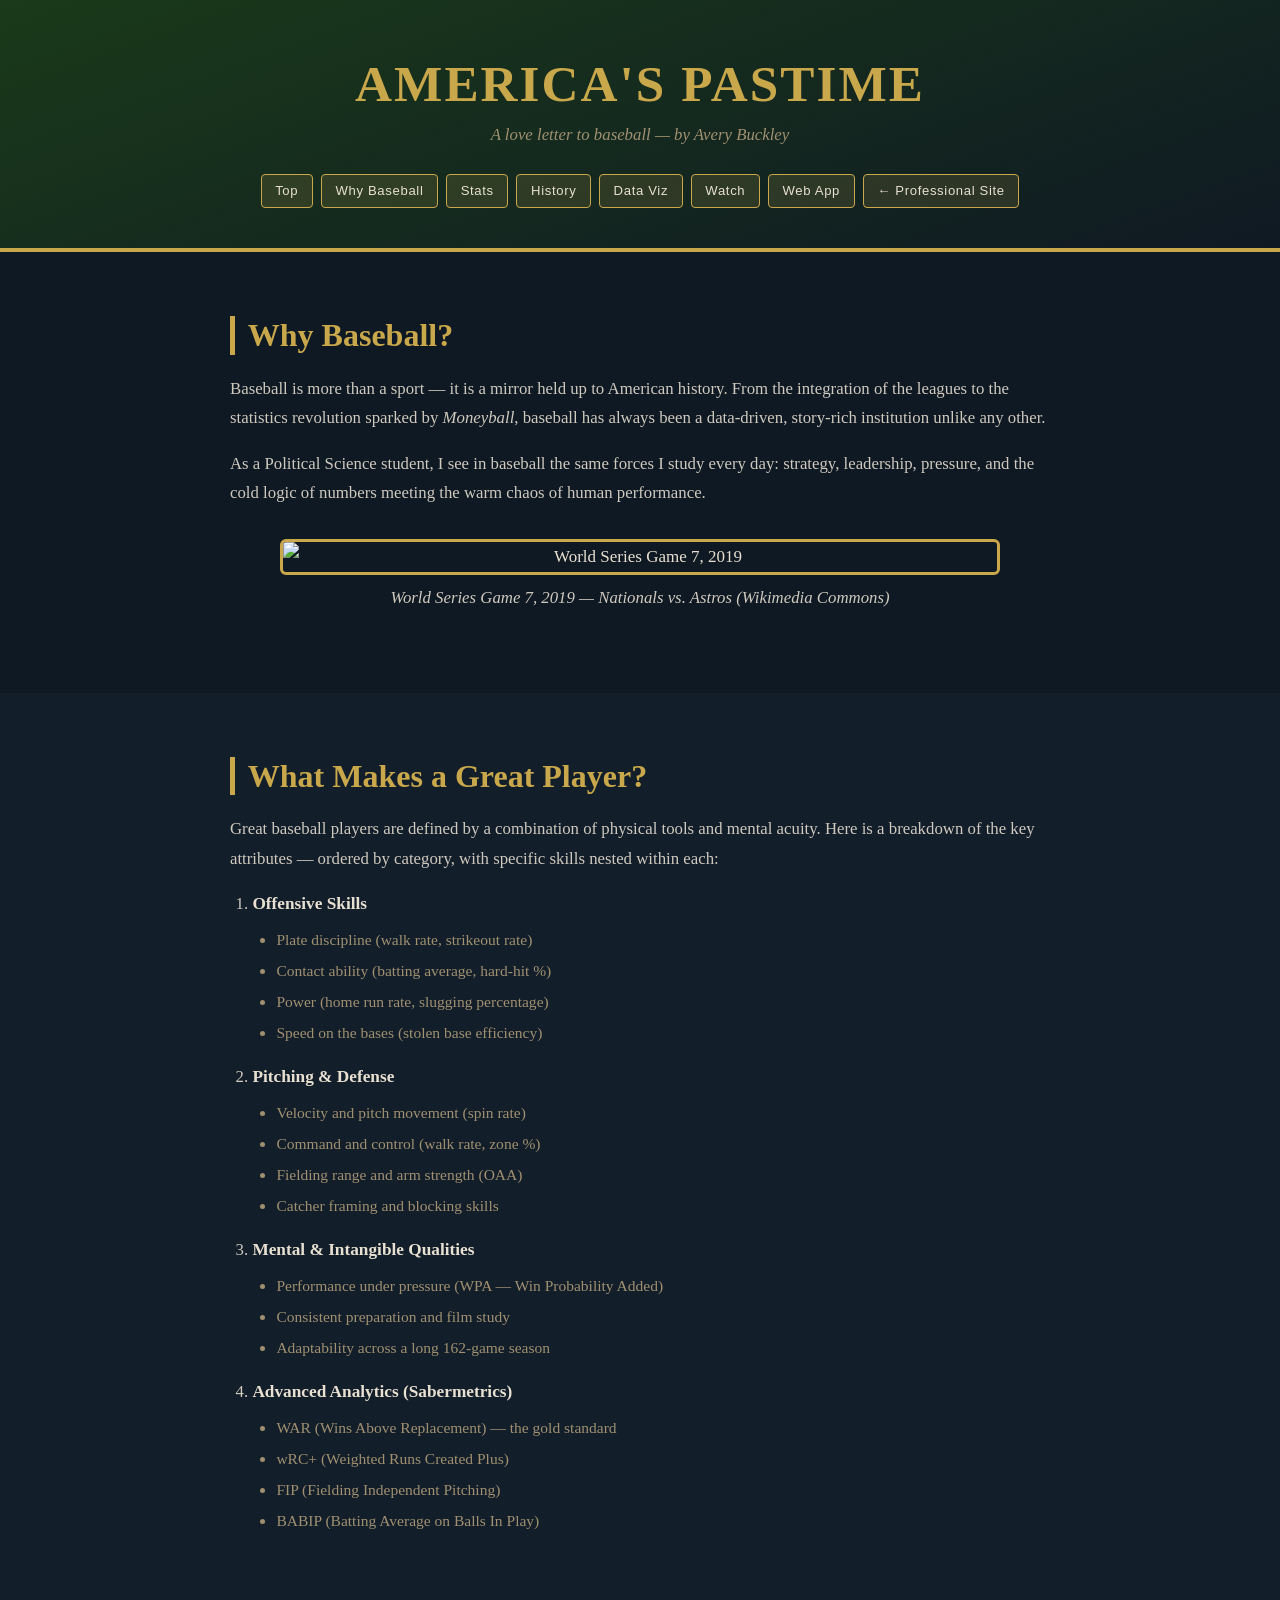
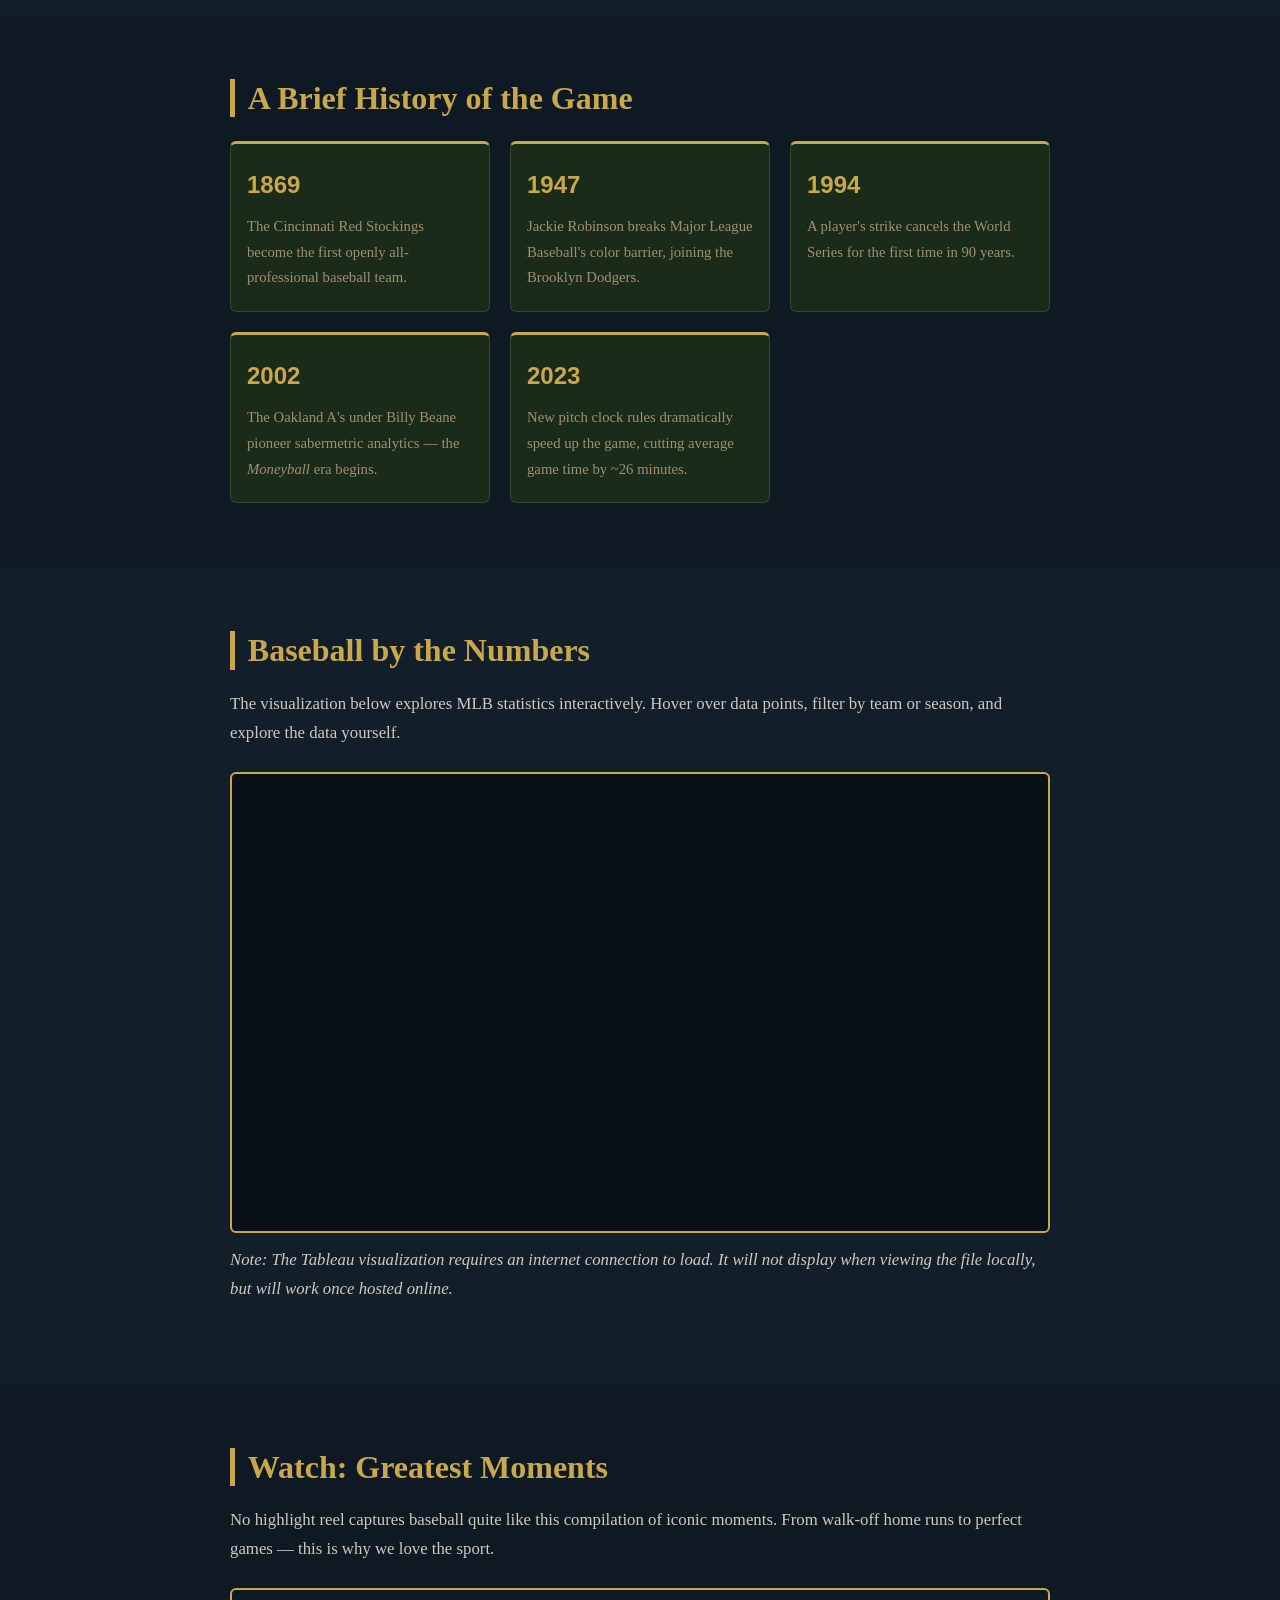
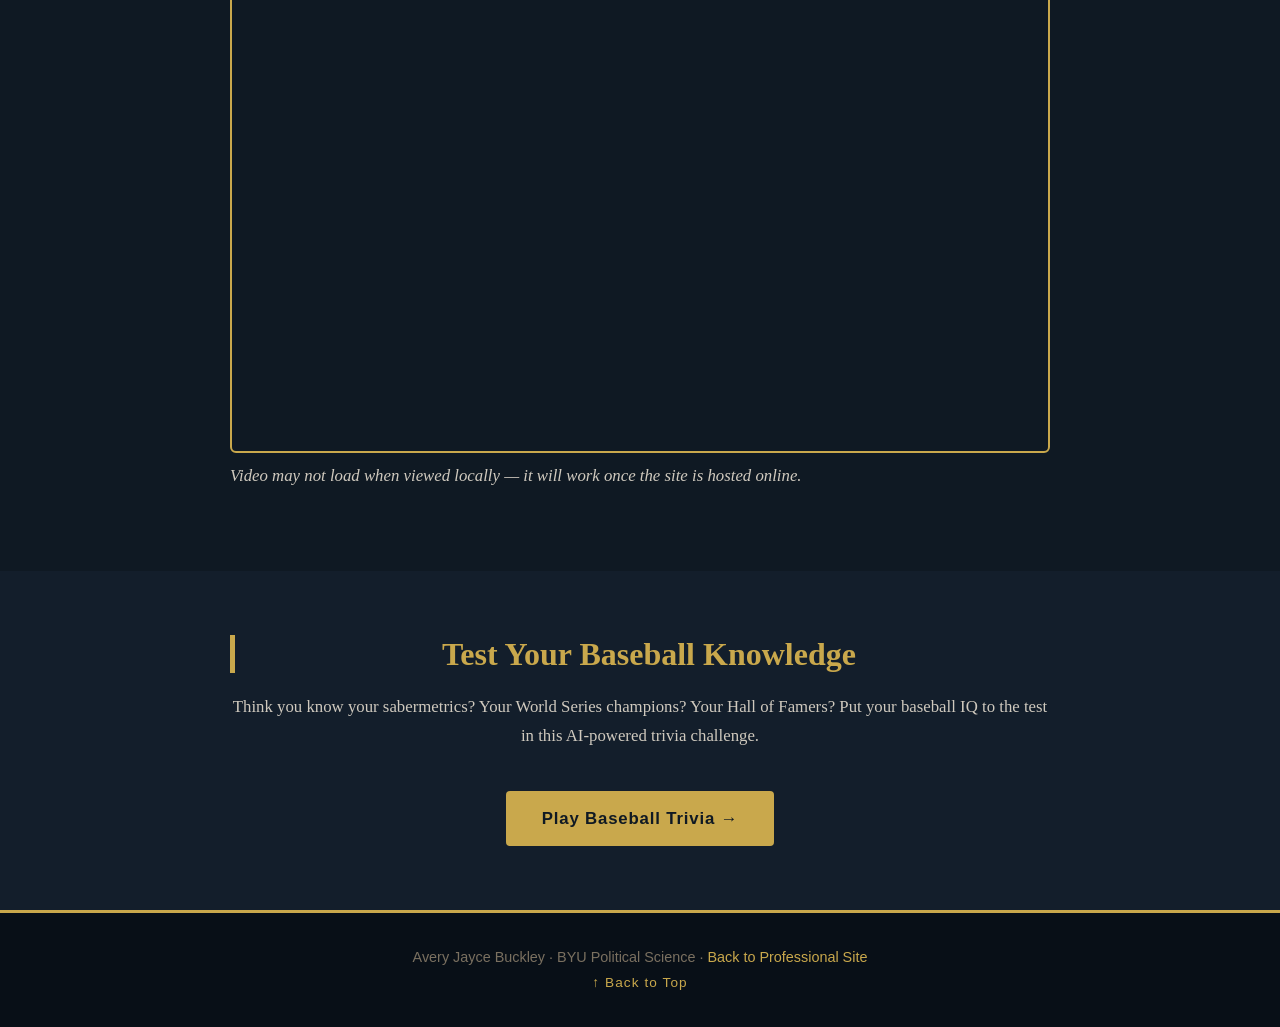
==== scratch.html @ 779bdec6 "Add site files" ====
<!DOCTYPE html>
<html lang="en">
<head>
  <meta charset="UTF-8"/>
  <meta name="viewport" content="width=device-width, initial-scale=1.0"/>
  <title>Baseball | Avery Buckley</title>
  <link rel="stylesheet" href="css/style2.css"/>
</head>
<body>

  <!-- ========== HEADER ========== -->
  <div id="top"></div>
  <header class="site-header">
    <div class="header-inner">
      <h1 class="site-title">America's Pastime</h1>
      <p class="site-subtitle">A love letter to baseball — by Avery Buckley</p>
      <!-- On-page navigation anchors -->
      <nav class="scratch-nav">
        <a href="#top">Top</a>
        <a href="#why-baseball">Why Baseball</a>
        <a href="#stats">Stats</a>
        <a href="#history">History</a>
        <a href="#tableau-section">Data Viz</a>
        <a href="#watch">Watch</a>
        <a href="#webapp">Web App</a>
        <a href="index.html">← Professional Site</a>
      </nav>
    </div>
  </header>

  <!-- ========== WHY BASEBALL ========== -->
  <section class="content-section" id="why-baseball">
    <div class="section-inner">
      <h2 class="section-title">Why Baseball?</h2>
      <p>
        Baseball is more than a sport — it is a mirror held up to American history. From the
        integration of the leagues to the statistics revolution sparked by <em>Moneyball</em>,
        baseball has always been a data-driven, story-rich institution unlike any other.
      </p>
      <p>
        As a Political Science student, I see in baseball the same forces I study every day:
        strategy, leadership, pressure, and the cold logic of numbers meeting the warm chaos of
        human performance.
      </p>

      <!-- IMAGE -->
      <div class="img-wrapper">
        <img
          src="https://upload.wikimedia.org/wikipedia/commons/thumb/a/a9/2019_World_Series_Game_7_%2848926702742%29.jpg/1280px-2019_World_Series_Game_7_%2848926702742%29.jpg"
          alt="World Series Game 7, 2019"
          class="feature-img"
        />
        <p class="img-caption">World Series Game 7, 2019 — Nationals vs. Astros (Wikimedia Commons)</p>
      </div>
    </div>
  </section>

  <!-- ========== STATS & LISTS ========== -->
  <section class="content-section alt-bg" id="stats">
    <div class="section-inner">
      <h2 class="section-title">What Makes a Great Player?</h2>
      <p>
        Great baseball players are defined by a combination of physical tools and mental acuity.
        Here is a breakdown of the key attributes — ordered by category, with specific skills
        nested within each:
      </p>

      <!-- ORDERED LIST with nested UNORDERED LISTS (requirement) -->
      <ol class="main-list">
        <li>
          <strong>Offensive Skills</strong>
          <ul class="nested-list">
            <li>Plate discipline (walk rate, strikeout rate)</li>
            <li>Contact ability (batting average, hard-hit %)</li>
            <li>Power (home run rate, slugging percentage)</li>
            <li>Speed on the bases (stolen base efficiency)</li>
          </ul>
        </li>
        <li>
          <strong>Pitching &amp; Defense</strong>
          <ul class="nested-list">
            <li>Velocity and pitch movement (spin rate)</li>
            <li>Command and control (walk rate, zone %)</li>
            <li>Fielding range and arm strength (OAA)</li>
            <li>Catcher framing and blocking skills</li>
          </ul>
        </li>
        <li>
          <strong>Mental &amp; Intangible Qualities</strong>
          <ul class="nested-list">
            <li>Performance under pressure (WPA — Win Probability Added)</li>
            <li>Consistent preparation and film study</li>
            <li>Adaptability across a long 162-game season</li>
          </ul>
        </li>
        <li>
          <strong>Advanced Analytics (Sabermetrics)</strong>
          <ul class="nested-list">
            <li>WAR (Wins Above Replacement) — the gold standard</li>
            <li>wRC+ (Weighted Runs Created Plus)</li>
            <li>FIP (Fielding Independent Pitching)</li>
            <li>BABIP (Batting Average on Balls In Play)</li>
          </ul>
        </li>
      </ol>
    </div>
  </section>

  <!-- ========== HISTORY ========== -->
  <section class="content-section" id="history">
    <div class="section-inner">
      <h2 class="section-title">A Brief History of the Game</h2>
      <div class="history-grid">
        <div class="history-card">
          <span class="history-year">1869</span>
          <p>The Cincinnati Red Stockings become the first openly all-professional baseball team.</p>
        </div>
        <div class="history-card">
          <span class="history-year">1947</span>
          <p>Jackie Robinson breaks Major League Baseball's color barrier, joining the Brooklyn Dodgers.</p>
        </div>
        <div class="history-card">
          <span class="history-year">1994</span>
          <p>A player's strike cancels the World Series for the first time in 90 years.</p>
        </div>
        <div class="history-card">
          <span class="history-year">2002</span>
          <p>The Oakland A's under Billy Beane pioneer sabermetric analytics — the <em>Moneyball</em> era begins.</p>
        </div>
        <div class="history-card">
          <span class="history-year">2023</span>
          <p>New pitch clock rules dramatically speed up the game, cutting average game time by ~26 minutes.</p>
        </div>
      </div>
    </div>
  </section>

  <!-- ========== TABLEAU ========== -->
  <section class="content-section alt-bg" id="tableau-section">
    <div class="section-inner">
      <h2 class="section-title">Baseball by the Numbers</h2>
      <p>
        The visualization below explores MLB statistics interactively. Hover over data points,
        filter by team or season, and explore the data yourself.
      </p>
      <!-- LIVE EMBEDDED TABLEAU (requirement) -->
      <div class="tableau-wrapper">
        <div class='tableauPlaceholder' id='viz1' style='position: relative; width:100%; padding-bottom: 56%;'>
          <noscript>
            <a href='#'>
              <img alt='MLB Stats Dashboard' src='https://public.tableau.com/static/images/ML/MLBStats/Dashboard1/1_rss.png' style='border: none'/>
            </a>
          </noscript>
          <object class='tableauViz' style='position:absolute;top:0;left:0;width:100%;height:100%;'>
            <param name='host_url' value='https%3A%2F%2Fpublic.tableau.com%2F'/>
            <param name='embed_code_version' value='3'/>
            <param name='site_root' value=''/>
            <param name='name' value='BaseballSalariesandStatistics/BaseballSalaryDashboard'/>
            <param name='tabs' value='no'/>
            <param name='toolbar' value='yes'/>
            <param name='animate_transition' value='yes'/>
            <param name='display_static_image' value='yes'/>
            <param name='display_spinner' value='yes'/>
            <param name='display_overlay' value='yes'/>
            <param name='display_count' value='yes'/>
            <param name='language' value='en-US'/>
          </object>
        </div>
        <script type='text/javascript'>
          var divElement = document.getElementById('viz1');
          var vizElement = divElement.getElementsByTagName('object')[0];
          vizElement.style.width='100%';
          vizElement.style.height=(divElement.offsetWidth*0.75)+'px';
          var scriptElement = document.createElement('script');
          scriptElement.src = 'https://public.tableau.com/javascripts/api/viz_v1.js';
          vizElement.parentNode.insertBefore(scriptElement, vizElement);
        </script>
      </div>
      <p class="tableau-note">
        Note: The Tableau visualization requires an internet connection to load. It will not display when viewing the file locally, but will work once hosted online.
      </p>
    </div>
  </section>

  <!-- ========== YOUTUBE VIDEO ========== -->
  <section class="content-section" id="watch">
    <div class="section-inner">
      <h2 class="section-title">Watch: Greatest Moments</h2>
      <p>
        No highlight reel captures baseball quite like this compilation of iconic moments.
        From walk-off home runs to perfect games — this is why we love the sport.
      </p>
      <!-- EMBEDDED YOUTUBE (requirement) -->
      <div class="video-wrapper">
        <iframe
          width="560"
          height="315"
          src="https://www.youtube.com/embed/C7EMwNFHkb0"
          title="Greatest Baseball Moments"
          frameborder="0"
          allow="accelerometer; autoplay; clipboard-write; encrypted-media; gyroscope; picture-in-picture; web-share"
          allowfullscreen>
        </iframe>
      </div>
      <p class="video-note">Video may not load when viewed locally — it will work once the site is hosted online.</p>
    </div>
  </section>

  <!-- ========== WEB APP LINK ========== -->
  <section class="content-section alt-bg" id="webapp">
    <div class="section-inner text-center-div">
      <h2 class="section-title">Test Your Baseball Knowledge</h2>
      <p>
        Think you know your sabermetrics? Your World Series champions? Your Hall of Famers?
        Put your baseball IQ to the test in this AI-powered trivia challenge.
      </p>
      <a href="webapp.html" class="cta-button">Play Baseball Trivia →</a>
    </div>
  </section>

  <!-- ========== FOOTER ========== -->
  <footer class="scratch-footer">
    <p>Avery Jayce Buckley · BYU Political Science · <a href="index.html">Back to Professional Site</a></p>
    <!-- On-page anchor back to top (requirement) -->
    <p><a href="#top" class="top-link">↑ Back to Top</a></p>
  </footer>

</body>
</html>
---- css/style2.css ----
/* =============================================
   style2.css — From-Scratch Baseball Page
   Custom CSS — No Bootstrap used here
   ============================================= */

/* ---------- Reset & Base ---------- */
*, *::before, *::after {
  box-sizing: border-box;
  margin: 0;
  padding: 0;
}

/* REQUIREMENT: custom background color */
body {
  background-color: #0f1923;
  color: #e8e0d0;
  font-family: 'Georgia', 'Times New Roman', serif;
  font-size: 17px;
  line-height: 1.75;
}

/* ---------- DIV 1: Site Header ---------- */
.site-header {
  background: linear-gradient(160deg, #1a3a1a 0%, #0f1923 100%);
  border-bottom: 4px solid #c9a84c;
  padding: 3.5rem 1.5rem 2.5rem;
  text-align: center;
}

.header-inner {
  max-width: 820px;
  margin: 0 auto;
}

/* REQUIREMENT: font family specified */
.site-title {
  font-family: 'Georgia', serif;
  font-size: 3.2rem;
  font-weight: bold;
  /* REQUIREMENT: font color specified */
  color: #c9a84c;
  letter-spacing: 0.04em;
  text-transform: uppercase;
  line-height: 1.1;
}

.site-subtitle {
  font-family: 'Georgia', serif;
  font-size: 1.05rem;
  color: #a09070;
  margin-top: 0.5rem;
  font-style: italic;
}

/* ---------- Scratch Nav ---------- */
.scratch-nav {
  margin-top: 1.5rem;
  display: flex;
  flex-wrap: wrap;
  justify-content: center;
  gap: 0.5rem;
}

.scratch-nav a {
  color: #e8e0d0;
  text-decoration: none;
  font-family: 'Verdana', sans-serif;
  font-size: 0.82rem;
  background-color: rgba(201,168,76,0.15);
  border: 1px solid #c9a84c;
  padding: 0.3rem 0.85rem;
  border-radius: 4px;
  transition: background 0.2s, color 0.2s;
  letter-spacing: 0.05em;
}

.scratch-nav a:hover {
  background-color: #c9a84c;
  color: #0f1923;
}

/* ---------- DIV 2: Content Sections ---------- */
.content-section {
  padding: 4rem 1.5rem;
}

.section-inner {
  max-width: 820px;
  margin: 0 auto;
}

/* REQUIREMENT: alternate background */
.alt-bg {
  background-color: #131e2b;
}

/* REQUIREMENT: font family specified */
.section-title {
  font-family: 'Georgia', serif;
  font-size: 2rem;
  font-weight: bold;
  color: #c9a84c;
  border-left: 5px solid #c9a84c;
  padding-left: 0.8rem;
  margin-bottom: 1.2rem;
  line-height: 1.2;
}

.content-section p {
  margin-bottom: 1rem;
  color: #cfc9be;
  font-size: 1.05rem;
}

/* ---------- Image ---------- */
.img-wrapper {
  margin: 2rem 0 1rem;
  text-align: center;
}

/* REQUIREMENT: at least one image */
.feature-img {
  width: 100%;
  max-width: 720px;
  border-radius: 6px;
  border: 3px solid #c9a84c;
  display: block;
  margin: 0 auto;
}

.img-caption {
  font-size: 0.82rem;
  color: #7a7060;
  margin-top: 0.5rem;
  font-style: italic;
}

/* ---------- Lists (REQUIREMENT: nested ordered + unordered) ---------- */
.main-list {
  margin: 1rem 0 1rem 1.4rem;
  color: #cfc9be;
}

.main-list > li {
  margin-bottom: 1rem;
  font-size: 1.05rem;
}

.main-list > li strong {
  color: #e8e0d0;
  font-size: 1.08rem;
}

/* REQUIREMENT: unordered list embedded inside ordered list */
.nested-list {
  list-style-type: disc;
  margin: 0.4rem 0 0.4rem 1.5rem;
  color: #a09070;
  font-size: 0.97rem;
}

.nested-list li {
  margin-bottom: 0.25rem;
}

/* ---------- DIV 3: History Grid ---------- */
.history-grid {
  display: grid;
  grid-template-columns: repeat(auto-fit, minmax(220px, 1fr));
  gap: 1.25rem;
  margin-top: 1.5rem;
}

.history-card {
  background-color: #1a2b1a;
  border: 1px solid #2e4a2e;
  border-top: 3px solid #c9a84c;
  border-radius: 6px;
  padding: 1.25rem 1rem;
}

.history-year {
  display: block;
  /* REQUIREMENT: font color specified */
  color: #c9a84c;
  /* REQUIREMENT: font family specified */
  font-family: 'Verdana', sans-serif;
  font-size: 1.5rem;
  font-weight: bold;
  margin-bottom: 0.5rem;
}

.history-card p {
  font-size: 0.92rem;
  color: #a09070;
  margin: 0;
}

/* ---------- Tableau ---------- */
.tableau-wrapper {
  position: relative;
  width: 100%;
  margin: 1.5rem 0 0.75rem;
  border-radius: 6px;
  overflow: hidden;
  border: 2px solid #c9a84c;
  background: #0a1018;
  min-height: 400px;
}

.tableau-note {
  font-size: 0.82rem;
  color: #7a7060;
  font-style: italic;
  margin-top: 0.5rem;
}

/* ---------- YouTube Video ---------- */
.video-wrapper {
  position: relative;
  padding-bottom: 56.25%;
  height: 0;
  overflow: hidden;
  border-radius: 6px;
  border: 2px solid #c9a84c;
  margin: 1.5rem 0 0.5rem;
}

.video-wrapper iframe {
  position: absolute;
  top: 0;
  left: 0;
  width: 100%;
  height: 100%;
  border: 0;
}

.video-note {
  font-size: 0.82rem;
  color: #7a7060;
  font-style: italic;
}

/* ---------- CTA Section ---------- */
.text-center-div {
  text-align: center;
}

.cta-button {
  display: inline-block;
  margin-top: 1.5rem;
  background-color: #c9a84c;
  color: #0f1923;
  text-decoration: none;
  font-family: 'Verdana', sans-serif;
  font-weight: bold;
  font-size: 1.05rem;
  padding: 0.8rem 2.2rem;
  border-radius: 4px;
  letter-spacing: 0.05em;
  transition: background 0.2s, transform 0.2s;
}

.cta-button:hover {
  background-color: #e8c97a;
  transform: translateY(-2px);
}

/* ---------- Footer ---------- */
.scratch-footer {
  background-color: #080f17;
  border-top: 3px solid #c9a84c;
  text-align: center;
  padding: 2rem 1.5rem;
  color: #7a7060;
  font-size: 0.9rem;
  font-family: 'Verdana', sans-serif;
}

.scratch-footer a {
  color: #c9a84c;
  text-decoration: none;
}

.scratch-footer a:hover {
  text-decoration: underline;
}

.top-link {
  font-size: 0.85rem;
  letter-spacing: 0.08em;
}
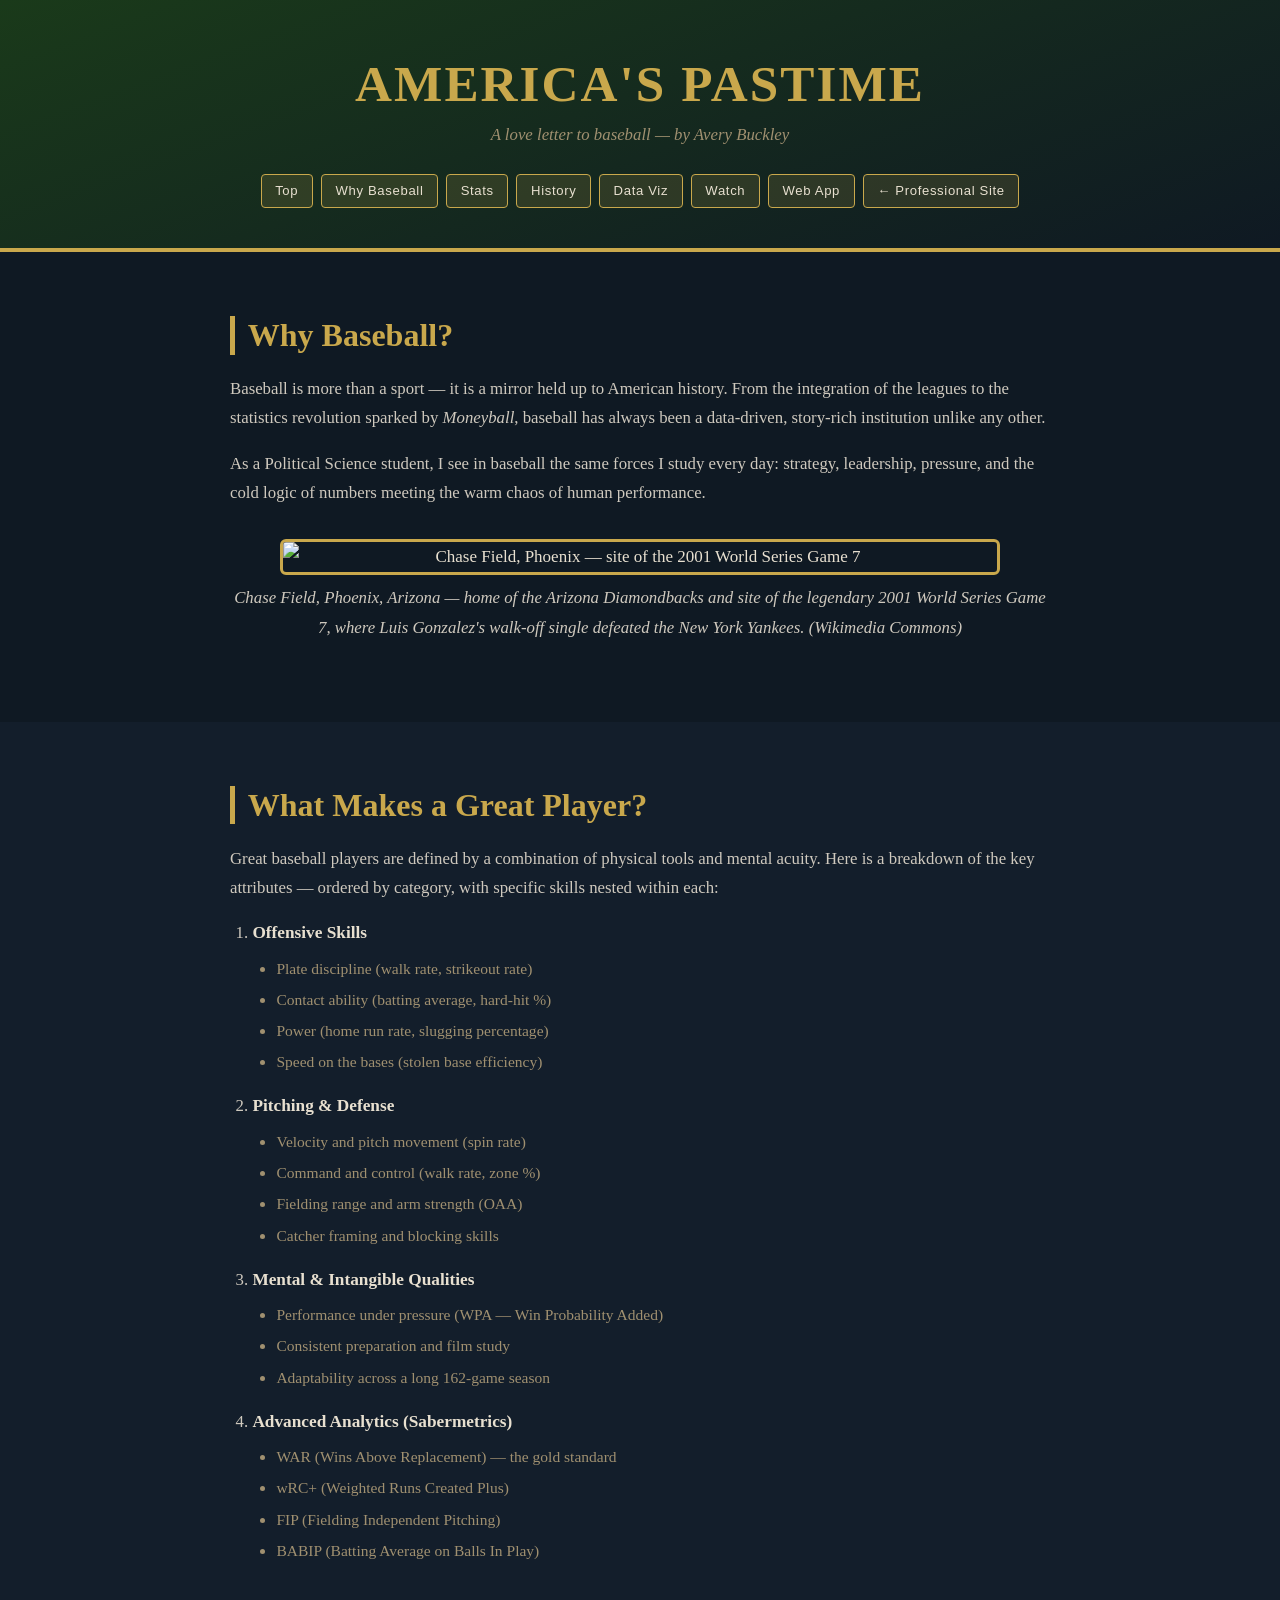
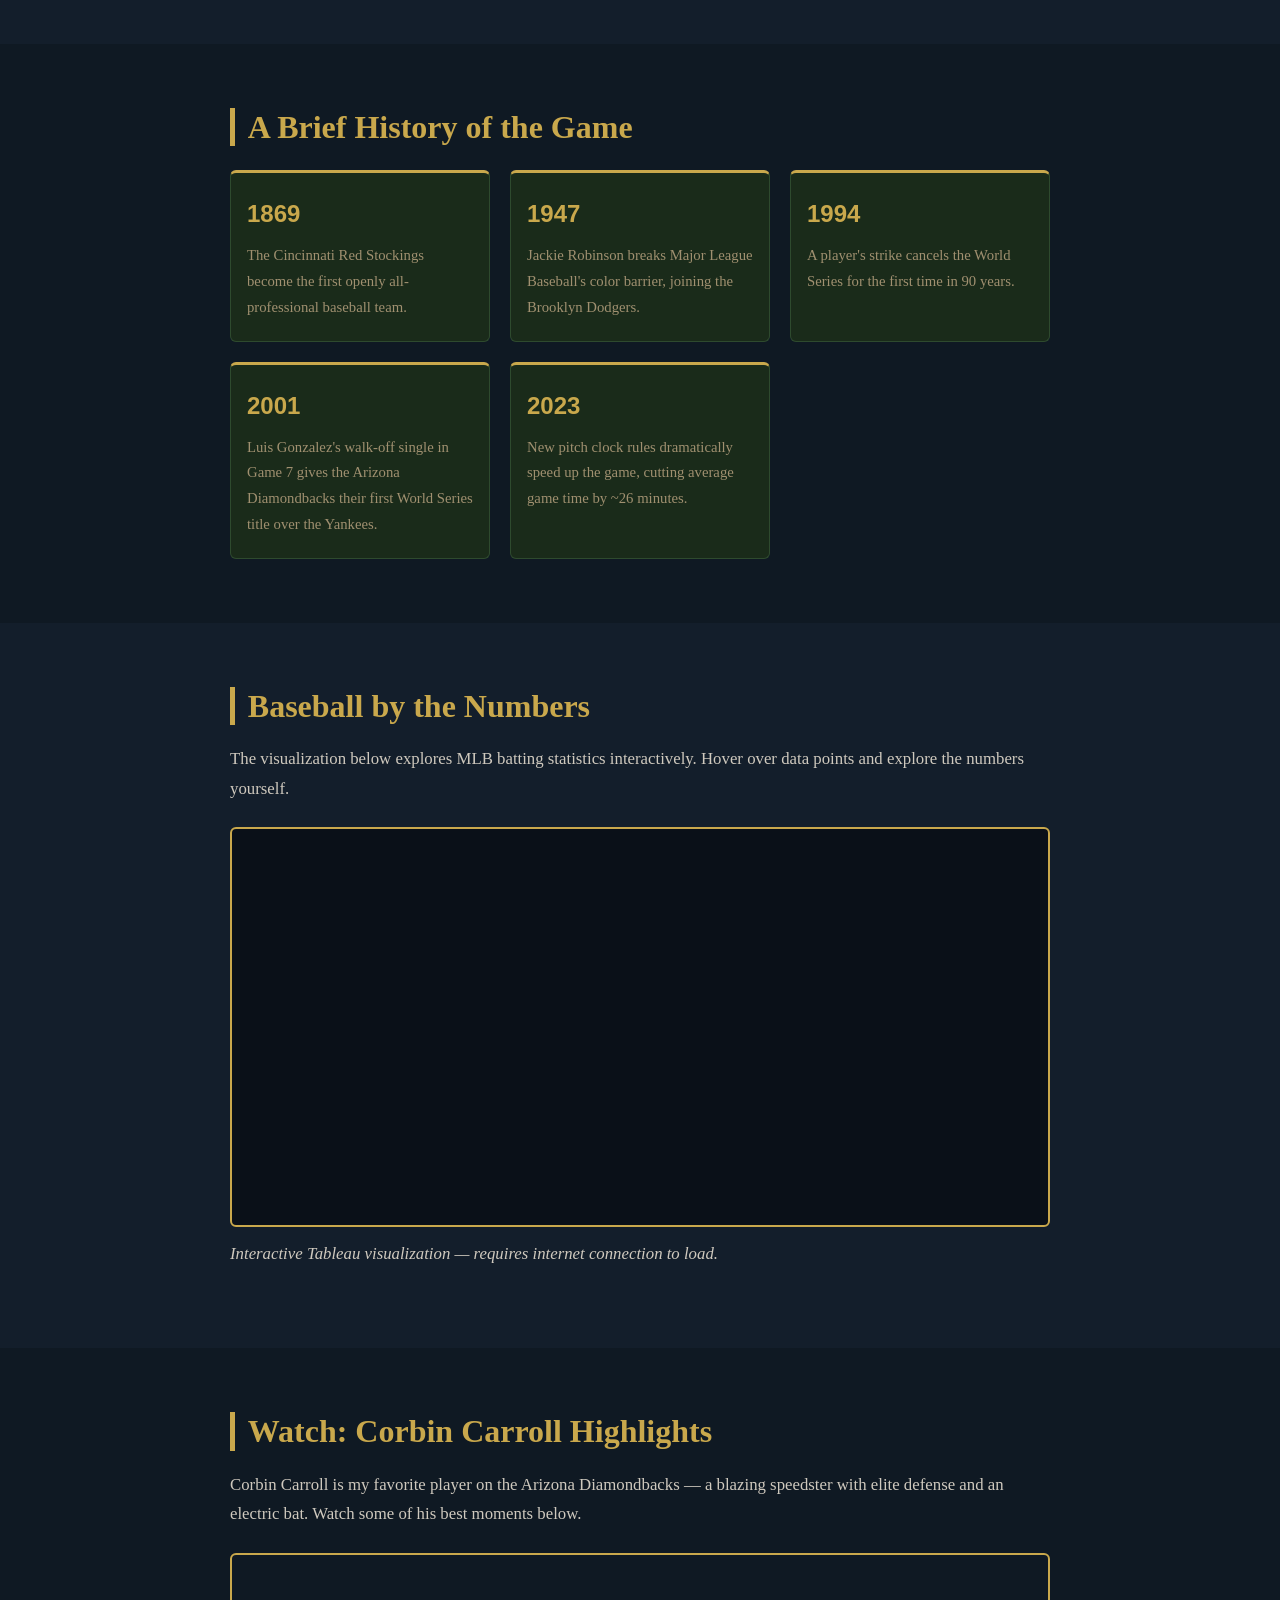
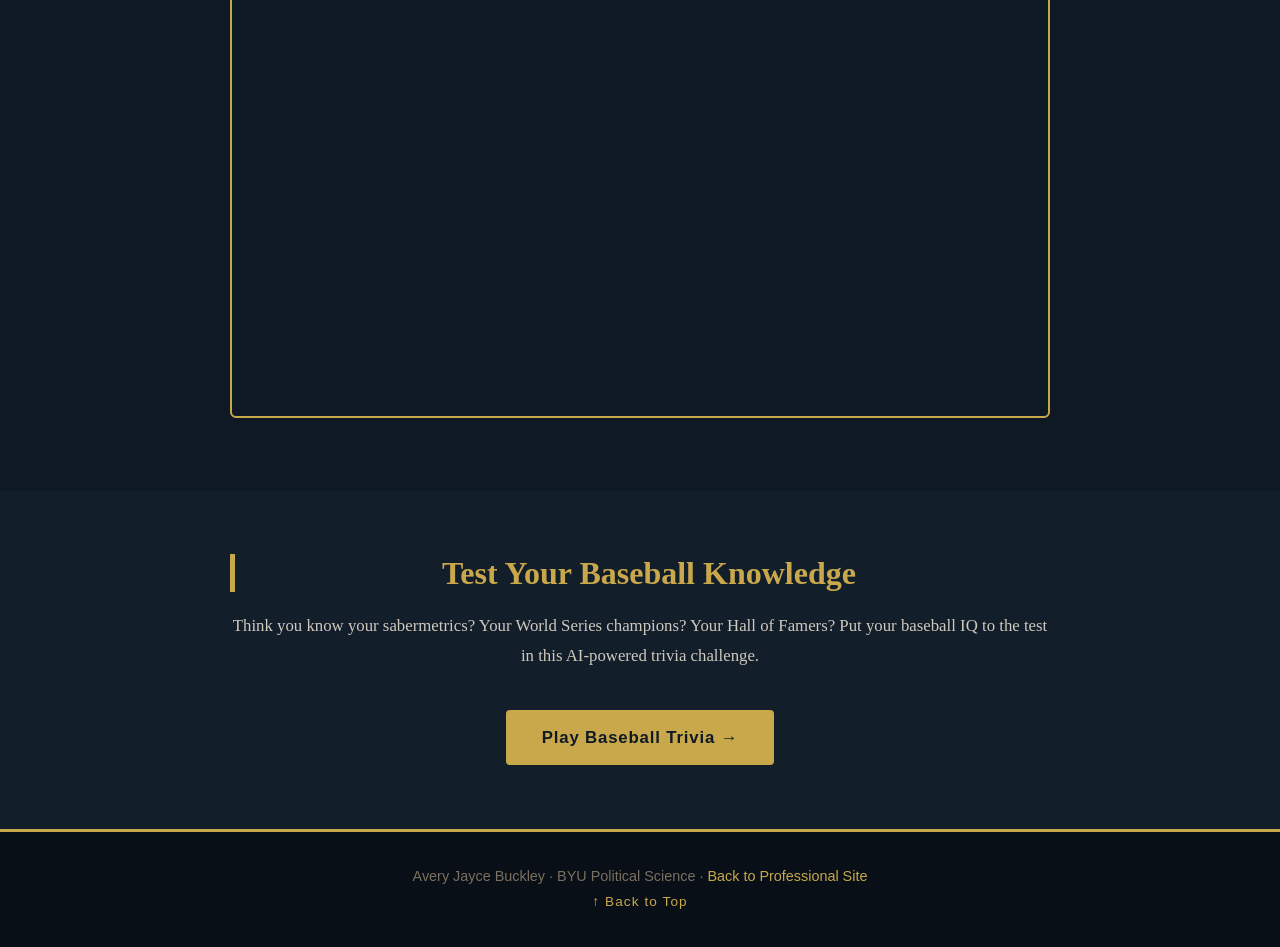
==== commit b1e06981: "Fix scratch page and webapp" ====
--- a/scratch.html
+++ b/scratch.html
@@ -14,7 +14,6 @@
     <div class="header-inner">
       <h1 class="site-title">America's Pastime</h1>
       <p class="site-subtitle">A love letter to baseball — by Avery Buckley</p>
-      <!-- On-page navigation anchors -->
       <nav class="scratch-nav">
         <a href="#top">Top</a>
         <a href="#why-baseball">Why Baseball</a>
@@ -43,14 +42,19 @@
         human performance.
       </p>
 
-      <!-- IMAGE -->
+      <!-- IMAGE: Chase Field, site of 2001 World Series Game 7 -->
       <div class="img-wrapper">
         <img
-          src="https://upload.wikimedia.org/wikipedia/commons/thumb/a/a9/2019_World_Series_Game_7_%2848926702742%29.jpg/1280px-2019_World_Series_Game_7_%2848926702742%29.jpg"
-          alt="World Series Game 7, 2019"
+          src="https://upload.wikimedia.org/wikipedia/commons/thumb/3/3c/Chase_Field_and_Downtown_Phoenix_%2848013326986%29.jpg/1280px-Chase_Field_and_Downtown_Phoenix_%2848013326986%29.jpg"
+          alt="Chase Field, Phoenix — site of the 2001 World Series Game 7"
           class="feature-img"
+          onerror="this.onerror=null; this.src='https://upload.wikimedia.org/wikipedia/commons/thumb/6/6e/Chase_Field_retractable_roof.jpg/1280px-Chase_Field_retractable_roof.jpg';"
         />
-        <p class="img-caption">World Series Game 7, 2019 — Nationals vs. Astros (Wikimedia Commons)</p>
+        <p class="img-caption">
+          Chase Field, Phoenix, Arizona — home of the Arizona Diamondbacks and site of the legendary
+          2001 World Series Game 7, where Luis Gonzalez's walk-off single defeated the New York Yankees.
+          (Wikimedia Commons)
+        </p>
       </div>
     </div>
   </section>
@@ -65,7 +69,6 @@
         nested within each:
       </p>
 
-      <!-- ORDERED LIST with nested UNORDERED LISTS (requirement) -->
       <ol class="main-list">
         <li>
           <strong>Offensive Skills</strong>
@@ -124,8 +127,8 @@
           <p>A player's strike cancels the World Series for the first time in 90 years.</p>
         </div>
         <div class="history-card">
-          <span class="history-year">2002</span>
-          <p>The Oakland A's under Billy Beane pioneer sabermetric analytics — the <em>Moneyball</em> era begins.</p>
+          <span class="history-year">2001</span>
+          <p>Luis Gonzalez's walk-off single in Game 7 gives the Arizona Diamondbacks their first World Series title over the Yankees.</p>
         </div>
         <div class="history-card">
           <span class="history-year">2023</span>
@@ -140,22 +143,21 @@
     <div class="section-inner">
       <h2 class="section-title">Baseball by the Numbers</h2>
       <p>
-        The visualization below explores MLB statistics interactively. Hover over data points,
-        filter by team or season, and explore the data yourself.
-      </p>
-      <!-- LIVE EMBEDDED TABLEAU (requirement) -->
+        The visualization below explores MLB batting statistics interactively. Hover over data
+        points and explore the numbers yourself.
+      </p>
       <div class="tableau-wrapper">
-        <div class='tableauPlaceholder' id='viz1' style='position: relative; width:100%; padding-bottom: 56%;'>
+        <div class='tableauPlaceholder' id='viz1' style='position: relative'>
           <noscript>
             <a href='#'>
-              <img alt='MLB Stats Dashboard' src='https://public.tableau.com/static/images/ML/MLBStats/Dashboard1/1_rss.png' style='border: none'/>
+              <img alt='MLB Batting Stats' src='https://public.tableau.com/static/images/ML/MLBBattingStats/Dashboard1/1_rss.png' style='border: none'/>
             </a>
           </noscript>
-          <object class='tableauViz' style='position:absolute;top:0;left:0;width:100%;height:100%;'>
+          <object class='tableauViz' style='display:none;'>
             <param name='host_url' value='https%3A%2F%2Fpublic.tableau.com%2F'/>
             <param name='embed_code_version' value='3'/>
             <param name='site_root' value=''/>
-            <param name='name' value='BaseballSalariesandStatistics/BaseballSalaryDashboard'/>
+            <param name='name' value='MLBBattingStats/Dashboard1'/>
             <param name='tabs' value='no'/>
             <param name='toolbar' value='yes'/>
             <param name='animate_transition' value='yes'/>
@@ -169,40 +171,34 @@
         <script type='text/javascript'>
           var divElement = document.getElementById('viz1');
           var vizElement = divElement.getElementsByTagName('object')[0];
-          vizElement.style.width='100%';
-          vizElement.style.height=(divElement.offsetWidth*0.75)+'px';
+          vizElement.style.width = '100%';
+          vizElement.style.height = '600px';
           var scriptElement = document.createElement('script');
           scriptElement.src = 'https://public.tableau.com/javascripts/api/viz_v1.js';
           vizElement.parentNode.insertBefore(scriptElement, vizElement);
         </script>
       </div>
-      <p class="tableau-note">
-        Note: The Tableau visualization requires an internet connection to load. It will not display when viewing the file locally, but will work once hosted online.
-      </p>
+      <p class="tableau-note">Interactive Tableau visualization — requires internet connection to load.</p>
     </div>
   </section>
 
   <!-- ========== YOUTUBE VIDEO ========== -->
   <section class="content-section" id="watch">
     <div class="section-inner">
-      <h2 class="section-title">Watch: Greatest Moments</h2>
-      <p>
-        No highlight reel captures baseball quite like this compilation of iconic moments.
-        From walk-off home runs to perfect games — this is why we love the sport.
-      </p>
-      <!-- EMBEDDED YOUTUBE (requirement) -->
+      <h2 class="section-title">Watch: Corbin Carroll Highlights</h2>
+      <p>
+        Corbin Carroll is my favorite player on the Arizona Diamondbacks — a blazing speedster
+        with elite defense and an electric bat. Watch some of his best moments below.
+      </p>
       <div class="video-wrapper">
         <iframe
-          width="560"
-          height="315"
-          src="https://www.youtube.com/embed/C7EMwNFHkb0"
-          title="Greatest Baseball Moments"
+          src="https://www.youtube.com/embed/ZSTgszBtoDs"
+          title="Corbin Carroll Highlight Reel"
           frameborder="0"
           allow="accelerometer; autoplay; clipboard-write; encrypted-media; gyroscope; picture-in-picture; web-share"
           allowfullscreen>
         </iframe>
       </div>
-      <p class="video-note">Video may not load when viewed locally — it will work once the site is hosted online.</p>
     </div>
   </section>
 
@@ -221,7 +217,6 @@
   <!-- ========== FOOTER ========== -->
   <footer class="scratch-footer">
     <p>Avery Jayce Buckley · BYU Political Science · <a href="index.html">Back to Professional Site</a></p>
-    <!-- On-page anchor back to top (requirement) -->
     <p><a href="#top" class="top-link">↑ Back to Top</a></p>
   </footer>
 
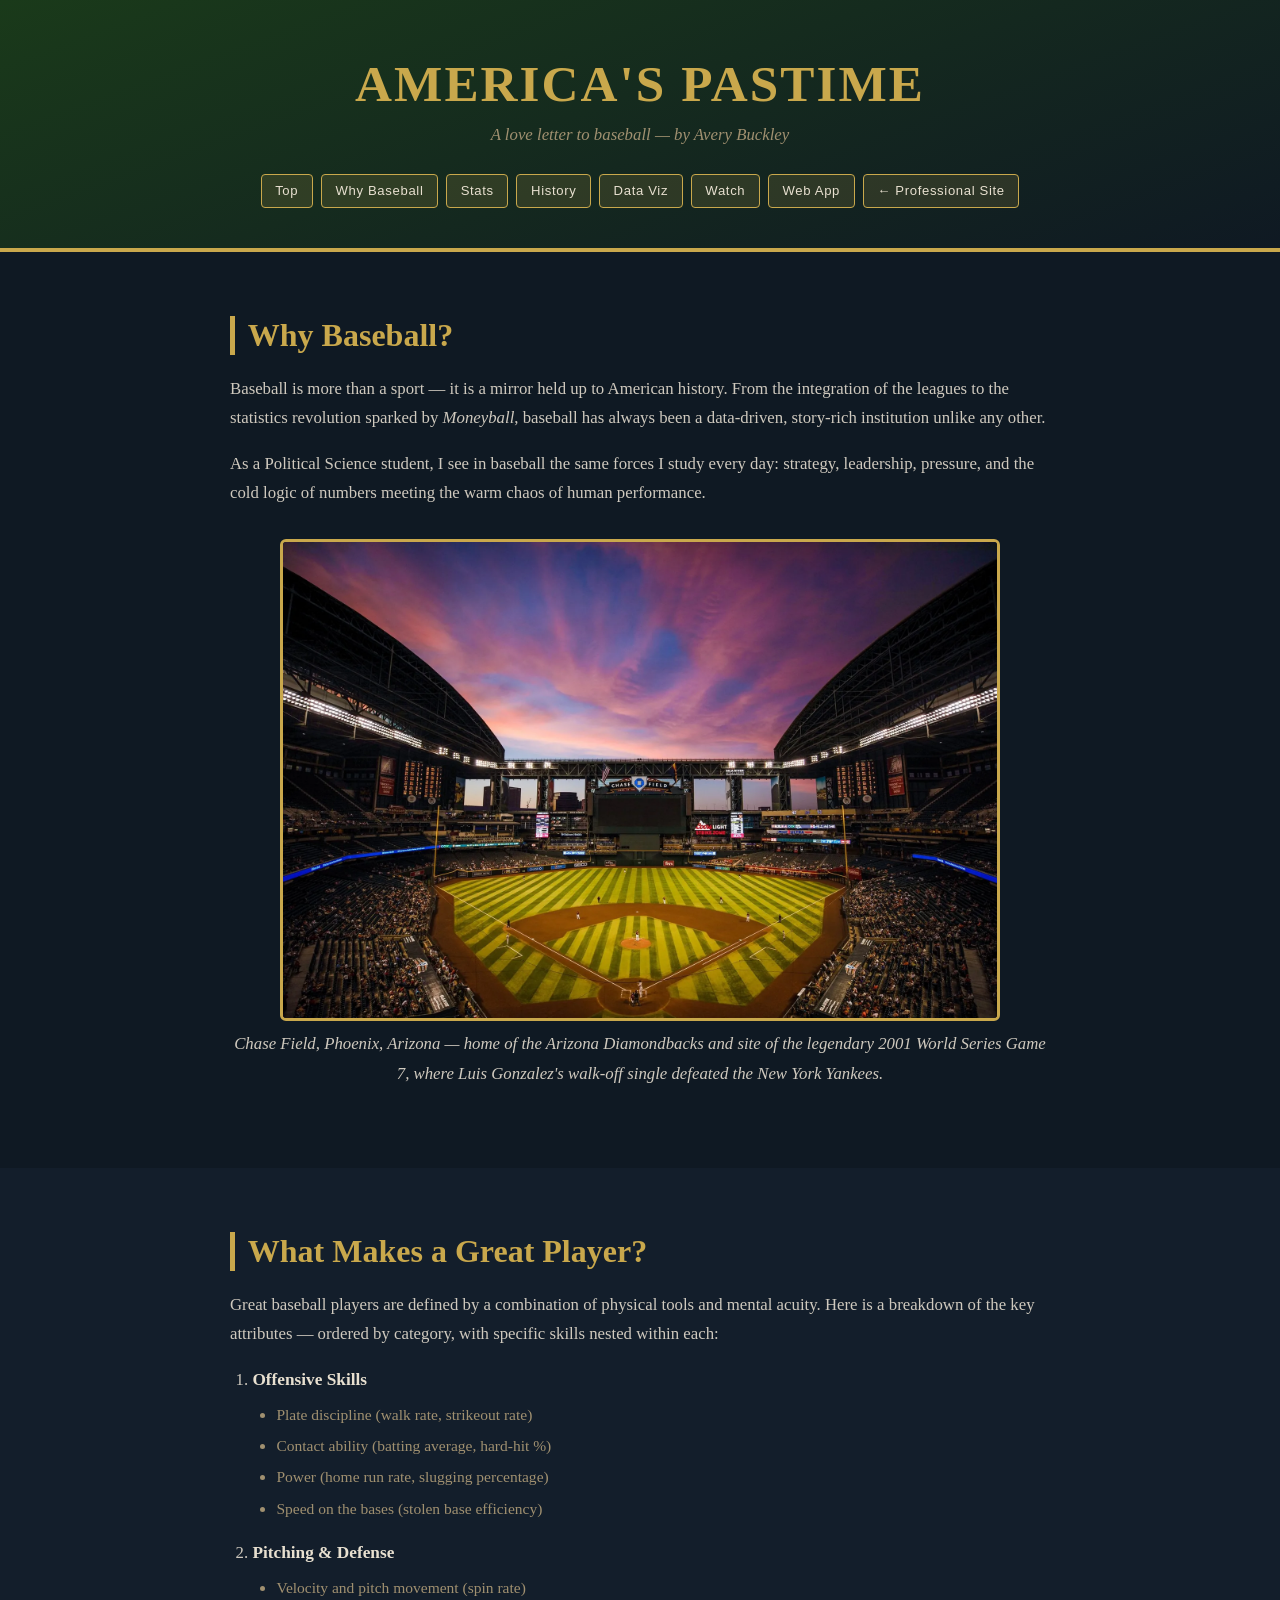
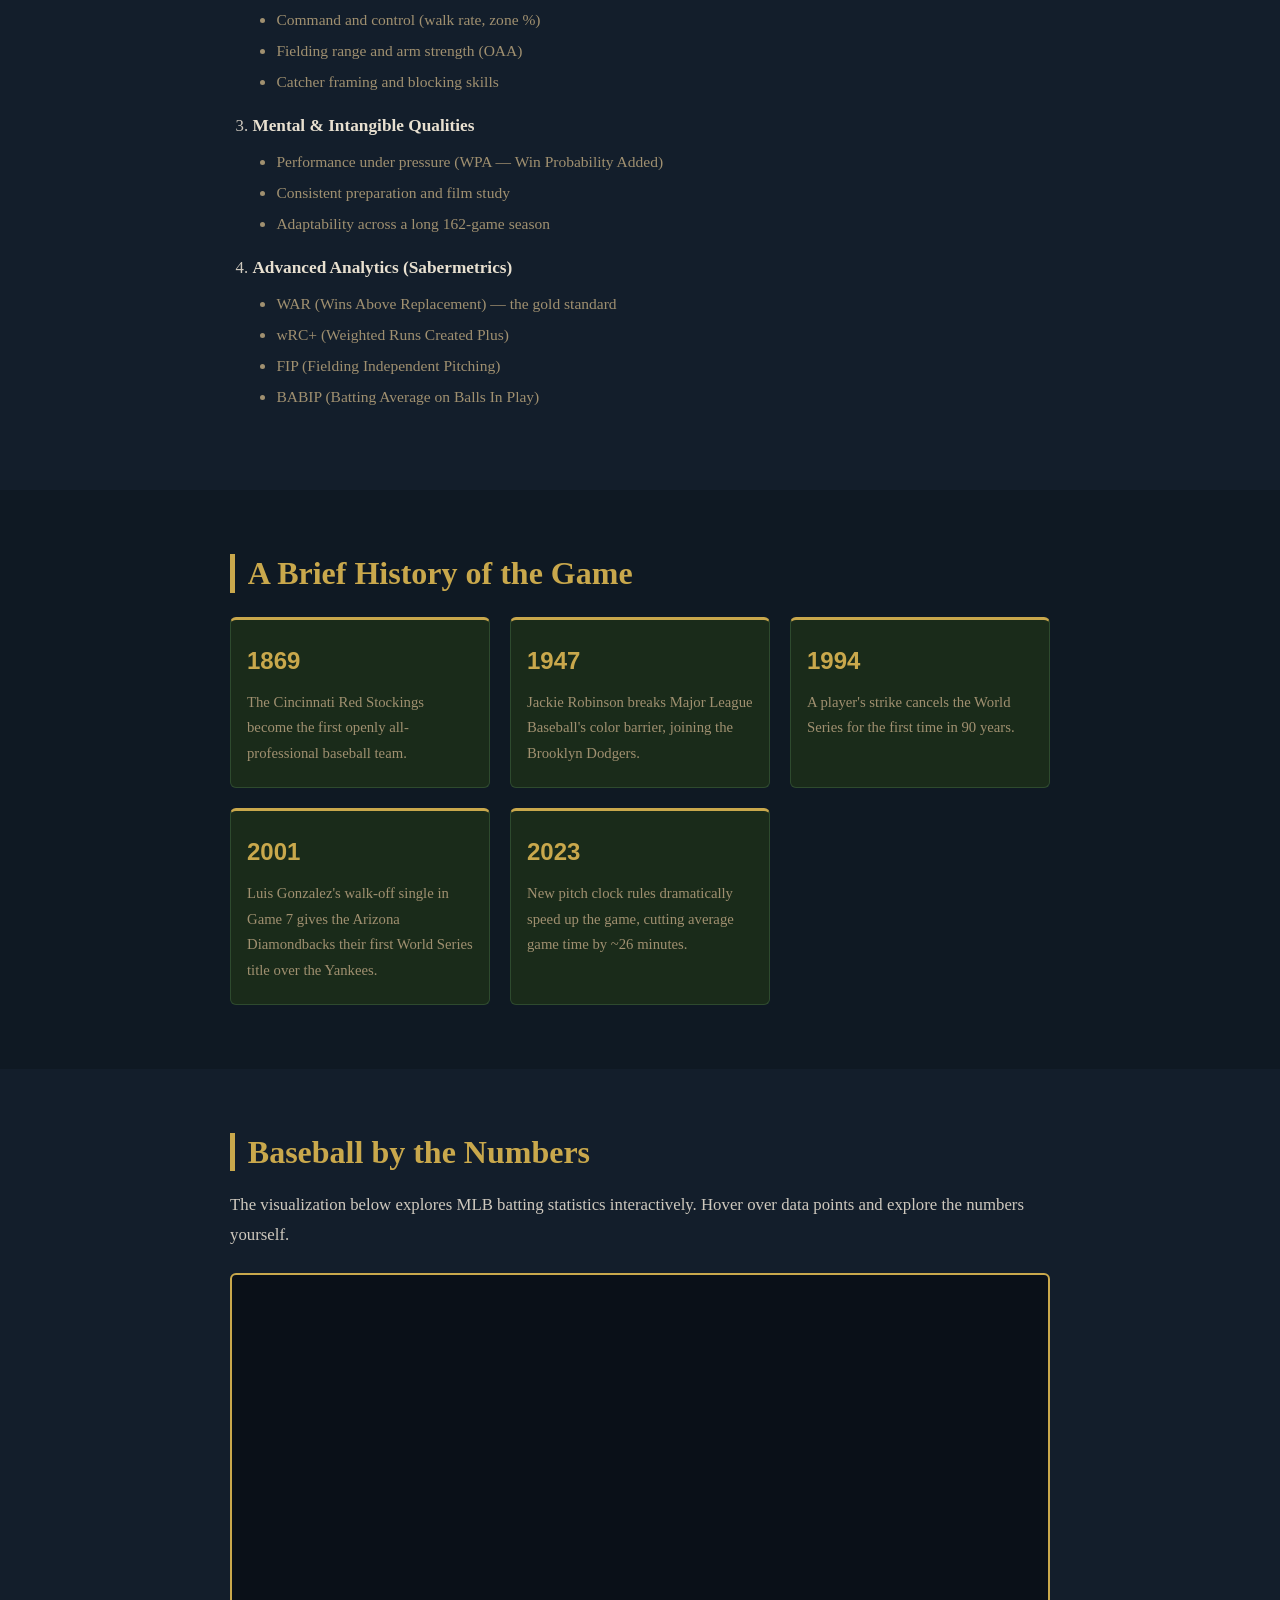
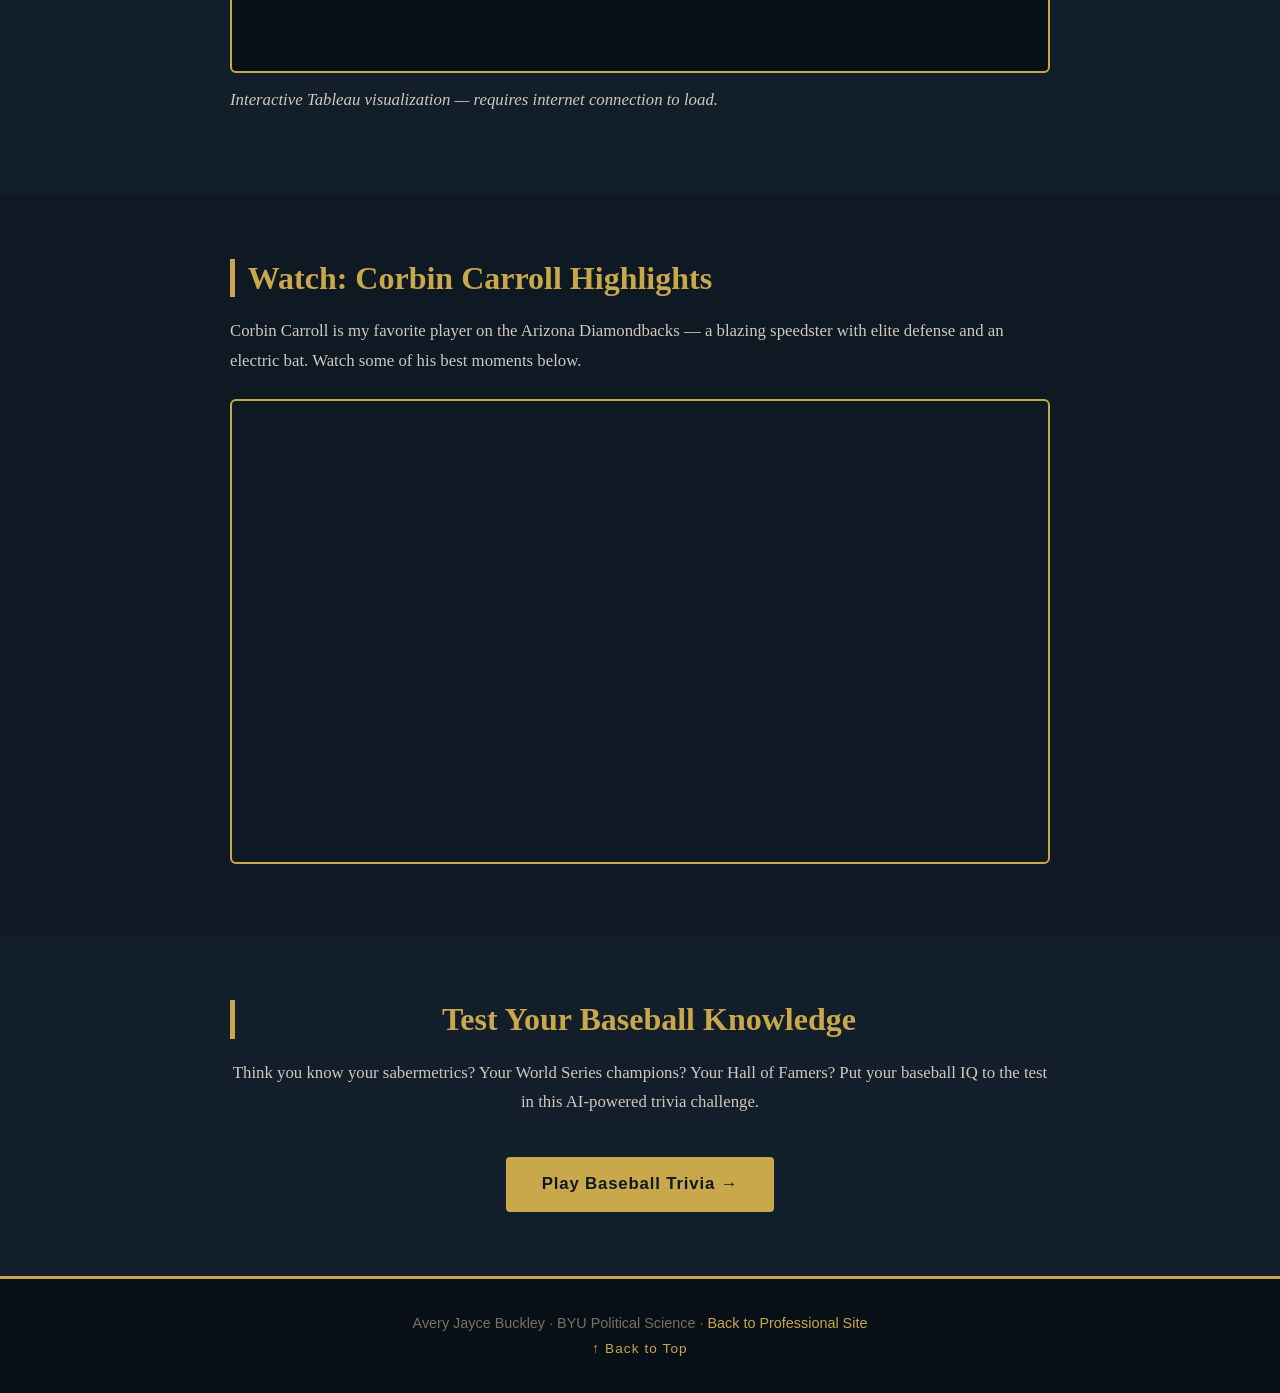
==== commit 719f7514: "Update Scratch Page and Trivia App" ====
--- a/scratch.html
+++ b/scratch.html
@@ -45,15 +45,13 @@
       <!-- IMAGE: Chase Field, site of 2001 World Series Game 7 -->
       <div class="img-wrapper">
         <img
-          src="https://upload.wikimedia.org/wikipedia/commons/thumb/3/3c/Chase_Field_and_Downtown_Phoenix_%2848013326986%29.jpg/1280px-Chase_Field_and_Downtown_Phoenix_%2848013326986%29.jpg"
+          src="Chase-Field.webp"
           alt="Chase Field, Phoenix — site of the 2001 World Series Game 7"
           class="feature-img"
-          onerror="this.onerror=null; this.src='https://upload.wikimedia.org/wikipedia/commons/thumb/6/6e/Chase_Field_retractable_roof.jpg/1280px-Chase_Field_retractable_roof.jpg';"
         />
         <p class="img-caption">
           Chase Field, Phoenix, Arizona — home of the Arizona Diamondbacks and site of the legendary
           2001 World Series Game 7, where Luis Gonzalez's walk-off single defeated the New York Yankees.
-          (Wikimedia Commons)
         </p>
       </div>
     </div>
@@ -150,14 +148,14 @@
         <div class='tableauPlaceholder' id='viz1' style='position: relative'>
           <noscript>
             <a href='#'>
-              <img alt='MLB Batting Stats' src='https://public.tableau.com/static/images/ML/MLBBattingStats/Dashboard1/1_rss.png' style='border: none'/>
+              <img alt='MLB Stats' src='https://public.tableau.com/static/images/ML/MLBMiLBStatsDashboardv3/Hitters-Main/1_rss.png' style='border: none'/>
             </a>
           </noscript>
           <object class='tableauViz' style='display:none;'>
             <param name='host_url' value='https%3A%2F%2Fpublic.tableau.com%2F'/>
             <param name='embed_code_version' value='3'/>
             <param name='site_root' value=''/>
-            <param name='name' value='MLBBattingStats/Dashboard1'/>
+            <param name='name' value='MLBMiLBStatsDashboardv3/Hitters-Main'/>
             <param name='tabs' value='no'/>
             <param name='toolbar' value='yes'/>
             <param name='animate_transition' value='yes'/>
